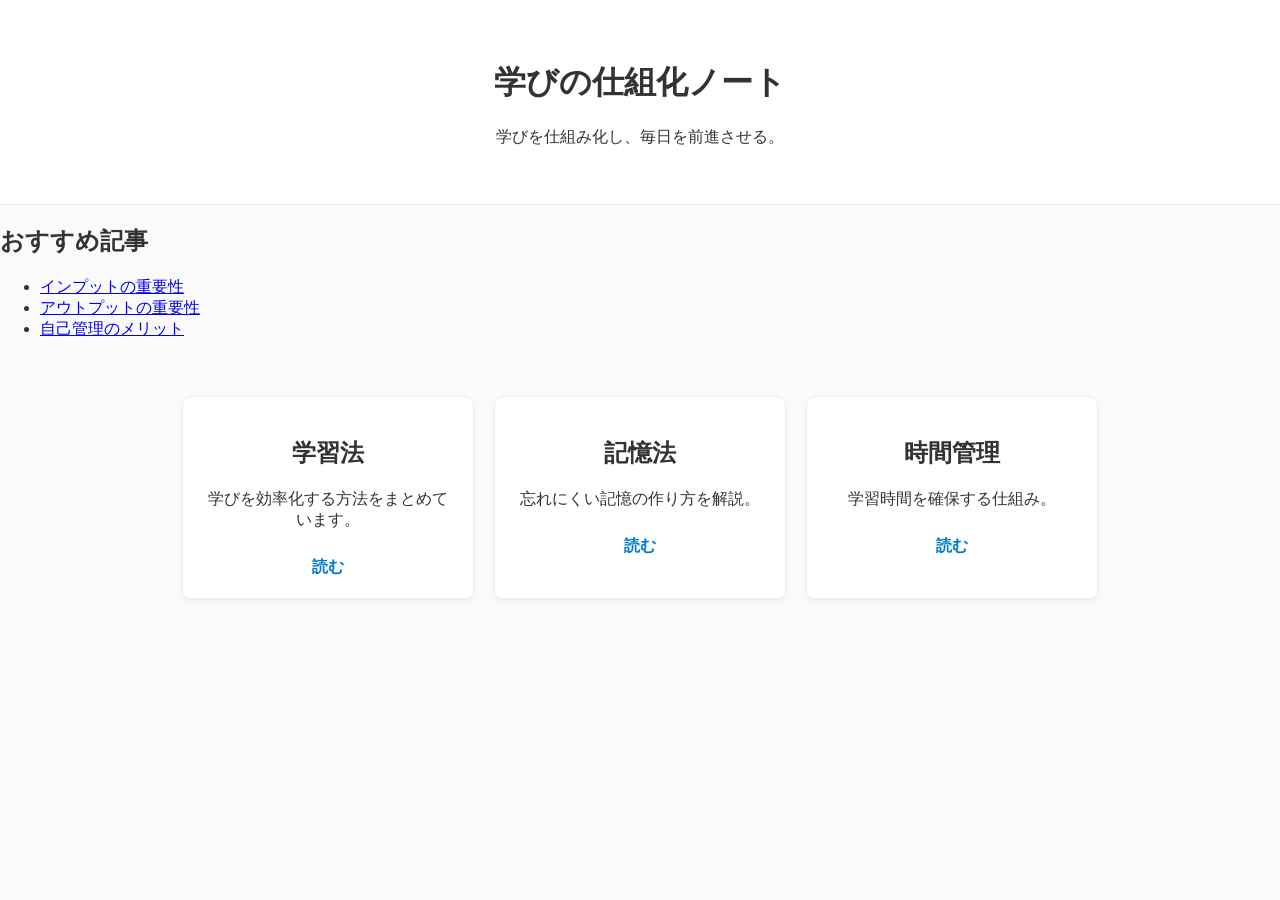
==== index.html @ 108de3b2 "Update index.html" ====
<!DOCTYPE html>
<html lang="ja">
<head>
  <meta charset="UTF-8">
  <title>学びの仕組化ノート</title>
  <meta name="description" content="学びを仕組み化し、毎日を前進させる学習ブログ。">
  <link rel="stylesheet" href="style.css">
</head>
<body>

<header>
  <h1>学びの仕組化ノート</h1>
  <p>学びを仕組み化し、毎日を前進させる。</p>
</header>

<main class="layout">

  <aside class="sidebar">
    <h2>おすすめ記事</h2>
    <ul>
      <li><a href="input.html">インプットの重要性</a></li>
      <li><a href="output.html">アウトプットの重要性</a></li>
      <li><a href="selfmanagement.html">自己管理のメリット</a></li>
    </ul>
  </aside>

  <section class="cards">
    <div class="card">
      <h2>学習法</h2>
      <p>学びを効率化する方法をまとめています。</p>
      <a href="learning.html">読む</a>
    </div>

    <div class="card">
      <h2>記憶法</h2>
      <p>忘れにくい記憶の作り方を解説。</p>
      <a href="memory.html">読む</a>
    </div>

    <div class="card">
      <h2>時間管理</h2>
      <p>学習時間を確保する仕組み。</p>
      <a href="time.html">読む</a>
    </div>
  </section>

</main>
---- style.css ----
body {
  font-family: sans-serif;
  margin: 0;
  padding: 0;
  background: #fafafa;
  color: #333;
}

header {
  text-align: center;
  padding: 40px 20px;
  background: #fff;
  border-bottom: 1px solid #eee;
}

.cards {
  display: flex;
  justify-content: center;
  gap: 20px;
  padding: 40px;
  flex-wrap: wrap;
}

.card {
  background: #fff;
  padding: 20px;
  border: 1px solid #eee;
  border-radius: 8px;
  width: 250px;
  text-align: center;
  transition: 0.3s;
  box-shadow: 0 2px 5px rgba(0,0,0,0.05);
}

.card:hover {
  transform: translateY(-5px);
  box-shadow: 0 5px 15px rgba(0,0,0,0.1);
}

.card a {
  display: inline-block;
  margin-top: 10px;
  color: #007acc;
  text-decoration: none;
  font-weight: bold;
}

@media (max-width: 600px) {
  .cards {
    flex-direction: column;
    align-items: center;
  }
}
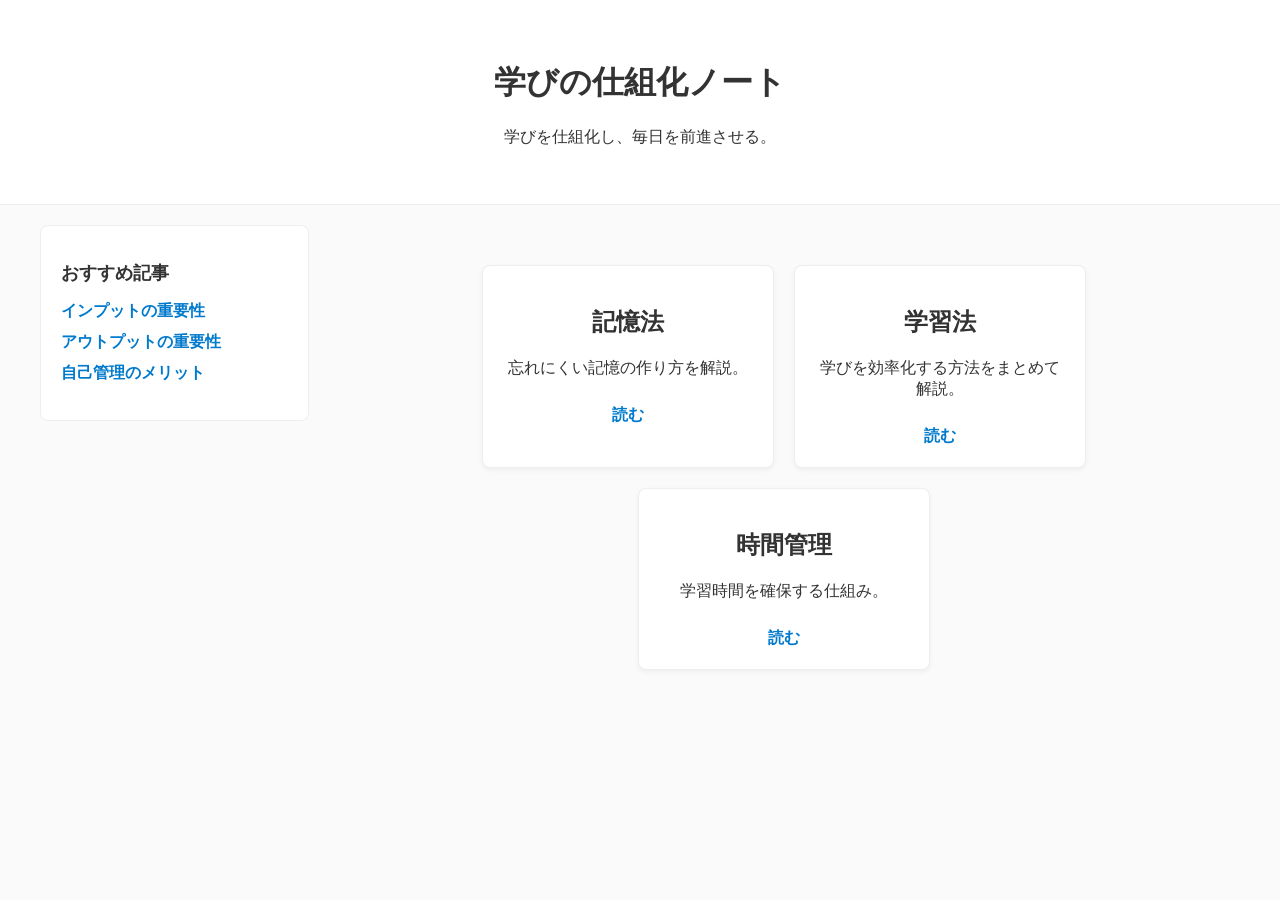
==== commit 48bc2032: "Update index.html" ====
--- a/index.html
+++ b/index.html
@@ -10,7 +10,7 @@
 
 <header>
   <h1>学びの仕組化ノート</h1>
-  <p>学びを仕組み化し、毎日を前進させる。</p>
+  <p>学びを仕組化し、毎日を前進させる。</p>
 </header>
 
 <main class="layout">
@@ -26,15 +26,15 @@
 
   <section class="cards">
     <div class="card">
-      <h2>学習法</h2>
-      <p>学びを効率化する方法をまとめています。</p>
-      <a href="learning.html">読む</a>
+      <h2>記憶法</h2>
+      <p>忘れにくい記憶の作り方を解説。</p>
+      <a href="memory.html">読む</a>
     </div>
 
     <div class="card">
-      <h2>記憶法</h2>
-      <p>忘れにくい記憶の作り方を解説。</p>
-      <a href="memory.html">読む</a>
+      <h2>学習法</h2>
+      <p>学びを効率化する方法をまとめて解説。</p>
+      <a href="learning.html">読む</a>
     </div>
 
     <div class="card">
@@ -45,3 +45,5 @@
   </section>
 
 </main>
+
+</body>
--- a/style.css
+++ b/style.css
@@ -51,3 +51,101 @@
     align-items: center;
   }
 }
+
+/* レイアウト全体 */
+.layout {
+  display: flex;
+  gap: 20px;
+  padding: 20px;
+  max-width: 1200px;
+  margin: auto;
+}
+
+/* サイドバー */
+.sidebar {
+  width: 250px;
+  background: #fff;
+  padding: 20px;
+  border: 1px solid #eee;
+  border-radius: 8px;
+  height: fit-content;
+}
+
+.sidebar h2 {
+  font-size: 18px;
+  margin-bottom: 10px;
+}
+
+.sidebar ul {
+  list-style: none;
+  padding-left: 0;
+}
+
+.sidebar li {
+  margin-bottom: 10px;
+}
+
+.sidebar a {
+  color: #007acc;
+  text-decoration: none;
+  font-weight: bold;
+}
+
+/* スマホ対応 */
+@media (max-width: 800px) {
+  .layout {
+    flex-direction: column;
+  }
+  .sidebar {
+    width: 100%;
+  }
+}
+
+/* レイアウト全体 */
+.layout {
+  display: flex;
+  gap: 20px;
+  padding: 20px;
+  max-width: 1200px;
+  margin: auto;
+}
+
+/* サイドバー */
+.sidebar {
+  width: 250px;
+  background: #fff;
+  padding: 20px;
+  border: 1px solid #eee;
+  border-radius: 8px;
+  height: fit-content;
+}
+
+.sidebar h2 {
+  font-size: 18px;
+  margin-bottom: 10px;
+}
+
+.sidebar ul {
+  list-style: none;
+  padding: 0;
+}
+
+.sidebar li {
+  margin-bottom: 10px;
+}
+
+.sidebar a {
+  color: #007acc;
+  text-decoration: none;
+  font-weight: bold;
+}
+
+/* スマホ対応 */
+@media (max-width: 800px) {
+  .layout {
+    flex-direction: column;
+  }
+  .sidebar {
+    width: 100%;
+  }
+}
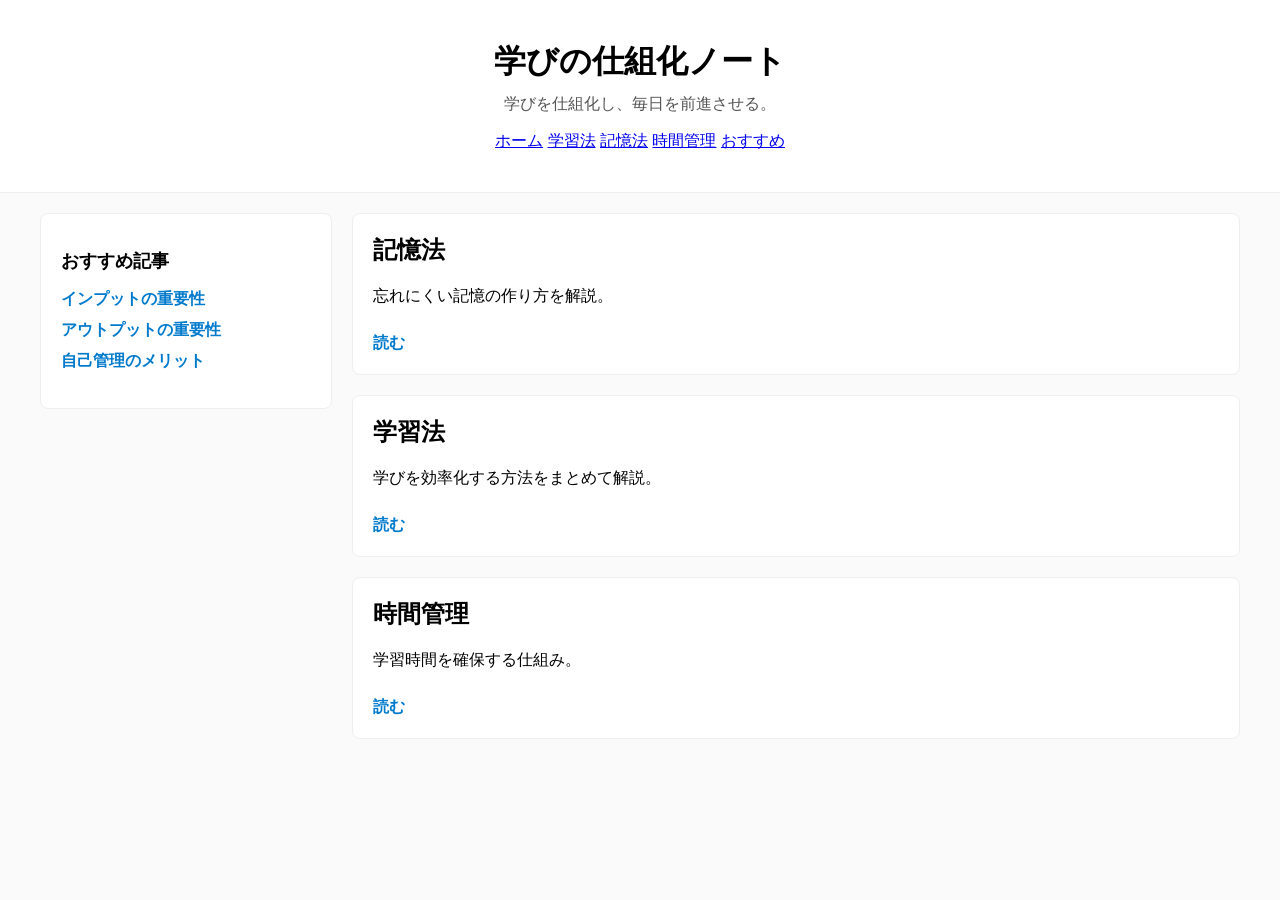
==== commit 712adbf1: "Update index.html" ====
--- a/index.html
+++ b/index.html
@@ -3,18 +3,31 @@
 <head>
   <meta charset="UTF-8">
   <title>学びの仕組化ノート</title>
-  <meta name="description" content="学びを仕組み化し、毎日を前進させる学習ブログ。">
   <link rel="stylesheet" href="style.css">
 </head>
+
 <body>
 
-<header>
-  <h1>学びの仕組化ノート</h1>
-  <p>学びを仕組化し、毎日を前進させる。</p>
+<header class="site-header">
+  <div class="header-inner">
+    <div class="logo-area">
+      <h1>学びの仕組化ノート</h1>
+      <p>学びを仕組化し、毎日を前進させる。</p>
+    </div>
+
+    <nav class="nav">
+      <a href="index.html">ホーム</a>
+      <a href="learning.html">学習法</a>
+      <a href="memory.html">記憶法</a>
+      <a href="time.html">時間管理</a>
+      <a href="input.html">おすすめ</a>
+    </nav>
+  </div>
 </header>
 
 <main class="layout">
 
+  <!-- サイドバー -->
   <aside class="sidebar">
     <h2>おすすめ記事</h2>
     <ul>
@@ -24,7 +37,9 @@
     </ul>
   </aside>
 
+  <!-- カード一覧 -->
   <section class="cards">
+
     <div class="card">
       <h2>記憶法</h2>
       <p>忘れにくい記憶の作り方を解説。</p>
@@ -42,8 +57,10 @@
       <p>学習時間を確保する仕組み。</p>
       <a href="time.html">読む</a>
     </div>
+
   </section>
 
 </main>
 
 </body>
+</html>
--- a/style.css
+++ b/style.css
@@ -3,7 +3,6 @@
   margin: 0;
   padding: 0;
   background: #fafafa;
-  color: #333;
 }
 
 header {
@@ -13,46 +12,16 @@
   border-bottom: 1px solid #eee;
 }
 
-.cards {
-  display: flex;
-  justify-content: center;
-  gap: 20px;
-  padding: 40px;
-  flex-wrap: wrap;
+header h1 {
+  margin: 0;
+  font-size: 32px;
 }
 
-.card {
-  background: #fff;
-  padding: 20px;
-  border: 1px solid #eee;
-  border-radius: 8px;
-  width: 250px;
-  text-align: center;
-  transition: 0.3s;
-  box-shadow: 0 2px 5px rgba(0,0,0,0.05);
+header p {
+  margin-top: 10px;
+  color: #555;
 }
 
-.card:hover {
-  transform: translateY(-5px);
-  box-shadow: 0 5px 15px rgba(0,0,0,0.1);
-}
-
-.card a {
-  display: inline-block;
-  margin-top: 10px;
-  color: #007acc;
-  text-decoration: none;
-  font-weight: bold;
-}
-
-@media (max-width: 600px) {
-  .cards {
-    flex-direction: column;
-    align-items: center;
-  }
-}
-
-/* レイアウト全体 */
 .layout {
   display: flex;
   gap: 20px;
@@ -61,7 +30,6 @@
   margin: auto;
 }
 
-/* サイドバー */
 .sidebar {
   width: 250px;
   background: #fff;
@@ -91,7 +59,32 @@
   font-weight: bold;
 }
 
-/* スマホ対応 */
+.cards {
+  flex: 1;
+  display: flex;
+  flex-direction: column;
+  gap: 20px;
+}
+
+.card {
+  background: #fff;
+  padding: 20px;
+  border-radius: 8px;
+  border: 1px solid #eee;
+}
+
+.card h2 {
+  margin-top: 0;
+}
+
+.card a {
+  display: inline-block;
+  margin-top: 10px;
+  color: #007acc;
+  font-weight: bold;
+  text-decoration: none;
+}
+
 @media (max-width: 800px) {
   .layout {
     flex-direction: column;
@@ -100,52 +93,3 @@
     width: 100%;
   }
 }
-
-/* レイアウト全体 */
-.layout {
-  display: flex;
-  gap: 20px;
-  padding: 20px;
-  max-width: 1200px;
-  margin: auto;
-}
-
-/* サイドバー */
-.sidebar {
-  width: 250px;
-  background: #fff;
-  padding: 20px;
-  border: 1px solid #eee;
-  border-radius: 8px;
-  height: fit-content;
-}
-
-.sidebar h2 {
-  font-size: 18px;
-  margin-bottom: 10px;
-}
-
-.sidebar ul {
-  list-style: none;
-  padding: 0;
-}
-
-.sidebar li {
-  margin-bottom: 10px;
-}
-
-.sidebar a {
-  color: #007acc;
-  text-decoration: none;
-  font-weight: bold;
-}
-
-/* スマホ対応 */
-@media (max-width: 800px) {
-  .layout {
-    flex-direction: column;
-  }
-  .sidebar {
-    width: 100%;
-  }
-}
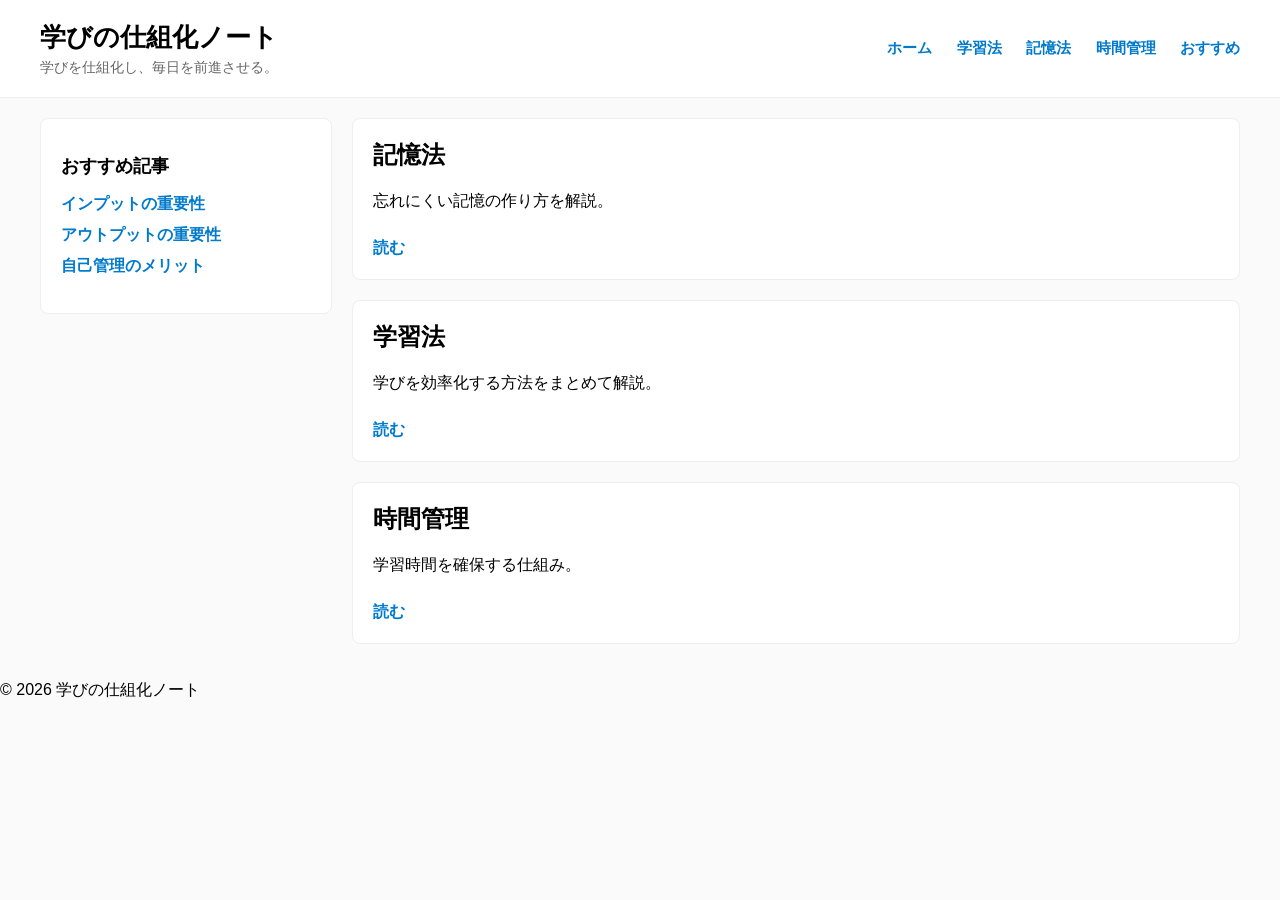
==== commit cf2f6f86: "Update index.html" ====
--- a/index.html
+++ b/index.html
@@ -4,6 +4,7 @@
   <meta charset="UTF-8">
   <title>学びの仕組化ノート</title>
   <link rel="stylesheet" href="style.css">
+  <link href="https://fonts.googleapis.com/css2?family=Noto+Sans+JP:wght@400;700&display=swap" rel="stylesheet">
 </head>
 
 <body>
@@ -62,5 +63,9 @@
 
 </main>
 
+<footer class="footer">
+  <p>© 2026 学びの仕組化ノート</p>
+</footer>
+
 </body>
 </html>
--- a/style.css
+++ b/style.css
@@ -93,3 +93,63 @@
     width: 100%;
   }
 }
+
+/* ヘッダー全体 */
+.site-header {
+  background: #ffffff;
+  border-bottom: 1px solid #eee;
+  padding: 20px 0;
+}
+
+.header-inner {
+  max-width: 1200px;
+  margin: auto;
+  padding: 0 20px;
+  display: flex;
+  justify-content: space-between;
+  align-items: center;
+}
+
+/* ロゴ部分 */
+.logo-area h1 {
+  margin: 0;
+  font-size: 26px;
+  font-weight: 700;
+}
+
+.logo-area p {
+  margin: 4px 0 0;
+  color: #666;
+  font-size: 14px;
+}
+
+/* ナビゲーション */
+.nav a {
+  margin-left: 20px;
+  text-decoration: none;
+  color: #007acc;
+  font-weight: bold;
+  font-size: 15px;
+  transition: color 0.2s ease;
+}
+
+.nav a:hover {
+  color: #005a99;
+}
+
+/* スマホ対応 */
+@media (max-width: 800px) {
+  .header-inner {
+    flex-direction: column;
+    align-items: flex-start;
+  }
+
+  .nav {
+    margin-top: 15px;
+  }
+
+  .nav a {
+    margin-left: 0;
+    margin-right: 15px;
+  }
+}
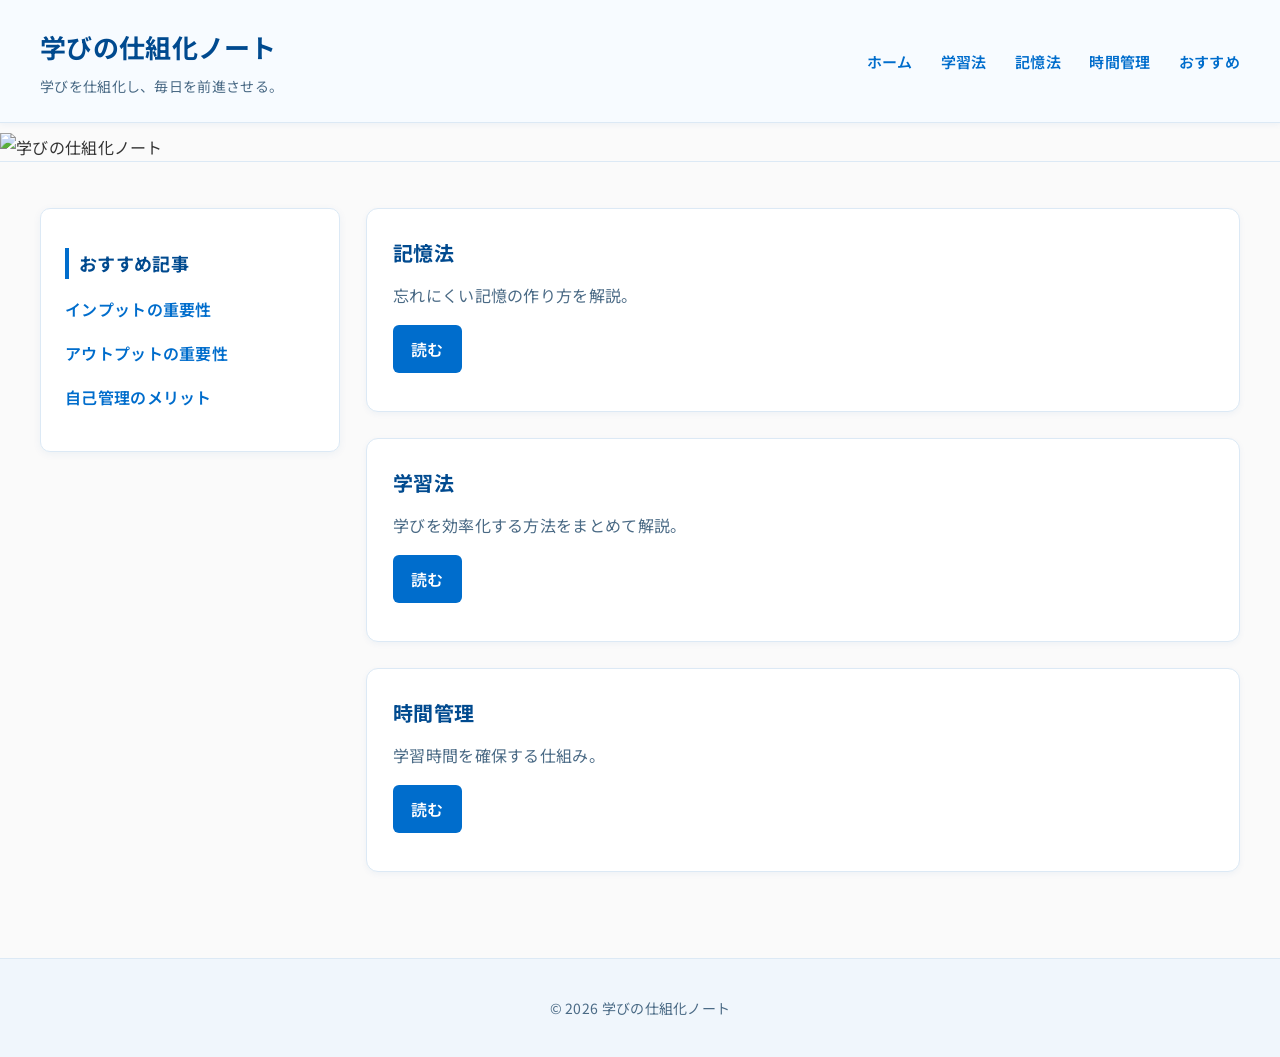
==== commit 0ee410a1: "Update index.html" ====
--- a/index.html
+++ b/index.html
@@ -26,6 +26,10 @@
   </div>
 </header>
 
+  <div class="hero">
+  <img src="hero.jpg" alt="学びの仕組化ノート">
+</div>
+  
 <main class="layout">
 
   <!-- サイドバー -->
--- a/style.css
+++ b/style.css
@@ -1,155 +1,287 @@
+/* =========================
+   全体設定（フォント最適化）
+   ========================= */
 body {
-  font-family: sans-serif;
+  font-family: 'Noto Sans JP', sans-serif;
   margin: 0;
   padding: 0;
   background: #fafafa;
-}
-
-header {
-  text-align: center;
-  padding: 40px 20px;
-  background: #fff;
-  border-bottom: 1px solid #eee;
-}
-
-header h1 {
+  color: #333;
+  line-height: 1.75;
+  letter-spacing: 0.3px;
+  font-size: 16px;
+}
+
+/* 見出し階層 */
+h1 { font-size: 28px; font-weight: 700; margin-bottom: 10px; }
+h2 { font-size: 22px; font-weight: 700; margin-bottom: 8px; }
+h3 { font-size: 18px; font-weight: 600; margin-bottom: 6px; }
+
+/* =========================
+   ヘッダー（ブルー系強化版）
+   ========================= */
+.site-header {
+  background: #f7fbff;
+  border-bottom: 1px solid #dce9f5;
+  padding: 24px 0;
+  box-shadow: 0 2px 6px rgba(0, 80, 160, 0.05);
+  margin-bottom: 10px;
+}
+
+.header-inner {
+  max-width: 1200px;
+  margin: auto;
+  padding: 0 24px;
+  display: flex;
+  justify-content: space-between;
+  align-items: center;
+}
+
+.logo-area h1 {
   margin: 0;
-  font-size: 32px;
-}
-
-header p {
-  margin-top: 10px;
-  color: #555;
-}
-
+  font-size: 26px;
+  font-weight: 700;
+  color: #004a8f;
+}
+
+.logo-area p {
+  margin: 4px 0 0;
+  color: #4a6a85;
+  font-size: 14px;
+}
+
+/* ナビゲーション */
+.nav a {
+  margin-left: 24px;
+  text-decoration: none;
+  color: #006dcc;
+  font-weight: 600;
+  font-size: 15px;
+  position: relative;
+  padding-bottom: 4px;
+  transition: color 0.2s ease;
+}
+
+.nav a::after {
+  content: "";
+  position: absolute;
+  left: 0;
+  bottom: 0;
+  width: 0%;
+  height: 2px;
+  background: #006dcc;
+  transition: width 0.25s ease;
+}
+
+.nav a:hover {
+  color: #004a99;
+}
+
+.nav a:hover::after {
+  width: 100%;
+}
+
+/* =========================
+   アイキャッチ画像（追加）
+   ========================= */
+.hero img {
+  width: 100%;
+  height: auto;
+  display: block;
+  border-bottom: 1px solid #dce9f5;
+  margin-bottom: 20px;
+  border-radius: 0;
+}
+
+/* =========================
+   レイアウト（サイドバー + カード）
+   ========================= */
 .layout {
   display: flex;
-  gap: 20px;
-  padding: 20px;
+  gap: 26px;
+  padding: 26px;
   max-width: 1200px;
   margin: auto;
 }
 
+/* =========================
+   サイドバー（ブルー系強化版）
+   ========================= */
 .sidebar {
   width: 250px;
-  background: #fff;
-  padding: 20px;
-  border: 1px solid #eee;
-  border-radius: 8px;
+  background: #ffffff;
+  padding: 24px;
+  border: 1px solid #dce9f5;
+  border-radius: 10px;
   height: fit-content;
+  position: sticky;
+  top: 24px;
+  box-shadow: 0 2px 8px rgba(0, 80, 160, 0.06);
 }
 
 .sidebar h2 {
   font-size: 18px;
-  margin-bottom: 10px;
+  margin-bottom: 16px;
+  color: #004a8f;
+  font-weight: 700;
+  border-left: 4px solid #006dcc;
+  padding-left: 10px;
 }
 
 .sidebar ul {
   list-style: none;
   padding-left: 0;
+  margin: 0;
 }
 
 .sidebar li {
-  margin-bottom: 10px;
+  margin-bottom: 16px;
 }
 
 .sidebar a {
-  color: #007acc;
+  color: #006dcc;
   text-decoration: none;
-  font-weight: bold;
-}
-
+  font-weight: 600;
+  transition: color 0.2s ease, padding-left 0.2s ease;
+}
+
+.sidebar a:hover {
+  color: #004a99;
+  padding-left: 4px;
+}
+
+/* =========================
+   カード一覧（最終調整版）
+   ========================= */
 .cards {
   flex: 1;
   display: flex;
   flex-direction: column;
-  gap: 20px;
+  gap: 26px;
 }
 
 .card {
-  background: #fff;
-  padding: 20px;
-  border-radius: 8px;
-  border: 1px solid #eee;
+  background: #ffffff;
+  padding: 26px;
+  border-radius: 12px;
+  border: 1px solid #dce9f5;
+  box-shadow: 0 2px 6px rgba(0, 80, 160, 0.05);
+  transition: transform 0.25s ease, box-shadow 0.25s ease;
+  min-height: 150px;
+}
+
+.card:hover {
+  transform: translateY(-6px);
+  box-shadow: 0 6px 16px rgba(0, 80, 160, 0.12);
 }
 
 .card h2 {
   margin-top: 0;
+  margin-bottom: 12px;
+  color: #004a8f;
+  font-size: 20px;
+  font-weight: 700;
+}
+
+.card p {
+  margin: 0 0 16px;
+  color: #4a6a85;
+  line-height: 1.7;
 }
 
 .card a {
   display: inline-block;
-  margin-top: 10px;
-  color: #007acc;
-  font-weight: bold;
+  padding: 10px 18px;
+  background: #006dcc;
+  color: #ffffff;
+  border-radius: 6px;
+  font-weight: 600;
   text-decoration: none;
-}
-
+  transition: background 0.2s ease, transform 0.2s ease;
+}
+
+.card a:hover {
+  background: #004a99;
+  transform: translateY(-2px);
+}
+
+/* =========================
+   フッター（強化版）
+   ========================= */
+.footer {
+  background: #f0f6fc;
+  border-top: 1px solid #dce9f5;
+  padding: 32px 20px;
+  margin-top: 60px;
+  text-align: center;
+  color: #4a6a85;
+  font-size: 14px;
+  line-height: 1.6;
+}
+
+.footer p {
+  margin: 6px 0;
+}
+
+/* =========================
+   スマホ最適化（強化版）
+   ========================= */
 @media (max-width: 800px) {
-  .layout {
-    flex-direction: column;
-  }
-  .sidebar {
-    width: 100%;
-  }
-}
-
-/* ヘッダー全体 */
-.site-header {
-  background: #ffffff;
-  border-bottom: 1px solid #eee;
-  padding: 20px 0;
-}
-
-.header-inner {
-  max-width: 1200px;
-  margin: auto;
-  padding: 0 20px;
-  display: flex;
-  justify-content: space-between;
-  align-items: center;
-}
-
-/* ロゴ部分 */
-.logo-area h1 {
-  margin: 0;
-  font-size: 26px;
-  font-weight: 700;
-}
-
-.logo-area p {
-  margin: 4px 0 0;
-  color: #666;
-  font-size: 14px;
-}
-
-/* ナビゲーション */
-.nav a {
-  margin-left: 20px;
-  text-decoration: none;
-  color: #007acc;
-  font-weight: bold;
-  font-size: 15px;
-  transition: color 0.2s ease;
-}
-
-.nav a:hover {
-  color: #005a99;
-}
-
-/* スマホ対応 */
-@media (max-width: 800px) {
+
+  body {
+    font-size: 15px;
+    line-height: 1.7;
+  }
+
   .header-inner {
     flex-direction: column;
     align-items: flex-start;
+    gap: 10px;
   }
 
   .nav {
-    margin-top: 15px;
+    display: flex;
+    flex-wrap: wrap;
+    gap: 12px;
   }
 
   .nav a {
-    margin-left: 0;
-    margin-right: 15px;
-  }
-}
+    margin: 0;
+    font-size: 14px;
+    padding-bottom: 2px;
+  }
+
+  .hero img {
+    margin-bottom: 16px;
+  }
+
+  .layout {
+    flex-direction: column;
+    padding: 20px;
+  }
+
+  .sidebar {
+    width: 100%;
+    position: static;
+    margin-bottom: 20px;
+  }
+
+  .card {
+    min-height: auto;
+    padding: 22px;
+  }
+
+  .card h2 {
+    font-size: 18px;
+  }
+
+  .card a {
+    padding: 8px 14px;
+    font-size: 14px;
+  }
+
+  .footer {
+    padding: 26px 16px;
+    font-size: 13px;
+  }
+}
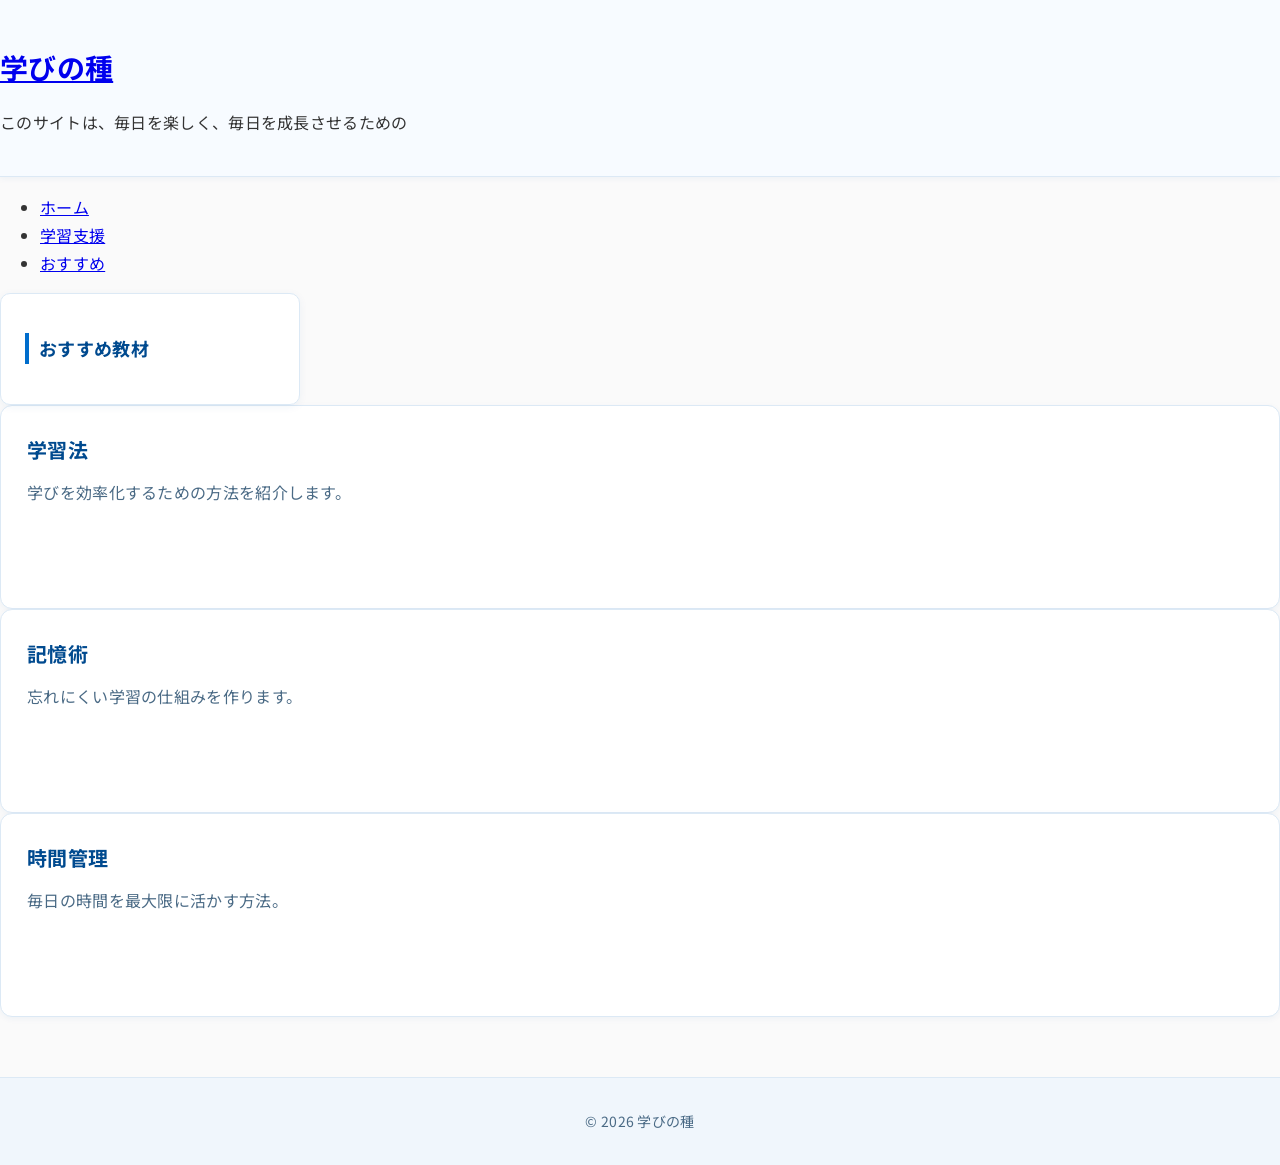
==== commit 0ac12886: "Update index.html" ====
--- a/index.html
+++ b/index.html
@@ -2,74 +2,65 @@
 <html lang="ja">
 <head>
   <meta charset="UTF-8">
-  <title>学びの仕組化ノート</title>
+  <meta name="viewport" content="width=device-width, initial-scale=1.0">
   <link rel="stylesheet" href="style.css">
-  <link href="https://fonts.googleapis.com/css2?family=Noto+Sans+JP:wght@400;700&display=swap" rel="stylesheet">
+  <link href="https://fonts.googleapis.com/css2?family=Noto+Sans+JP&display=swap" rel="stylesheet">
+  <title>学びの種</title>
 </head>
 
 <body>
 
-<header class="site-header">
-  <div class="header-inner">
-    <div class="logo-area">
-      <h1>学びの仕組化ノート</h1>
-      <p>学びを仕組化し、毎日を前進させる。</p>
+  <!-- ヘッダー -->
+  <header class="site-header">
+    <div class="site-header-inner">
+      <h1><a href="index.html">学びの種</a></h1>
+      <p>このサイトは、毎日を楽しく、毎日を成長させるための</p>
+    </div>
+  </header>
+
+  <!-- ナビゲーション -->
+  <nav class="main-nav">
+    <ul>
+      <li><a href="index.html">ホーム</a></li>
+      <li><a href="about.html">学習支援</a></li>
+      <li><a href="input.html">おすすめ</a></li>
+    </ul>
+  </nav>
+
+  <!-- メイン -->
+  <main class="main">
+
+    <!-- ★ ここに後で hero 画像を入れる（今は空） -->
+
+    <!-- サイドバー -->
+    <div class="sidebar">
+      <h2>おすすめ教材</h2>
     </div>
 
-    <nav class="nav">
-      <a href="index.html">ホーム</a>
-      <a href="learning.html">学習法</a>
-      <a href="memory.html">記憶法</a>
-      <a href="time.html">時間管理</a>
-      <a href="input.html">おすすめ</a>
-    </nav>
-  </div>
-</header>
+    <!-- カード一覧 -->
+    <div class="content-area">
+      <div class="card">
+        <h2>学習法</h2>
+        <p>学びを効率化するための方法を紹介します。</p>
+      </div>
 
-  <div class="hero">
-  <img src="hero.jpg" alt="学びの仕組化ノート">
-</div>
-  
-<main class="layout">
+      <div class="card">
+        <h2>記憶術</h2>
+        <p>忘れにくい学習の仕組みを作ります。</p>
+      </div>
 
-  <!-- サイドバー -->
-  <aside class="sidebar">
-    <h2>おすすめ記事</h2>
-    <ul>
-      <li><a href="input.html">インプットの重要性</a></li>
-      <li><a href="output.html">アウトプットの重要性</a></li>
-      <li><a href="selfmanagement.html">自己管理のメリット</a></li>
-    </ul>
-  </aside>
-
-  <!-- カード一覧 -->
-  <section class="cards">
-
-    <div class="card">
-      <h2>記憶法</h2>
-      <p>忘れにくい記憶の作り方を解説。</p>
-      <a href="memory.html">読む</a>
+      <div class="card">
+        <h2>時間管理</h2>
+        <p>毎日の時間を最大限に活かす方法。</p>
+      </div>
     </div>
 
-    <div class="card">
-      <h2>学習法</h2>
-      <p>学びを効率化する方法をまとめて解説。</p>
-      <a href="learning.html">読む</a>
-    </div>
+  </main>
 
-    <div class="card">
-      <h2>時間管理</h2>
-      <p>学習時間を確保する仕組み。</p>
-      <a href="time.html">読む</a>
-    </div>
-
-  </section>
-
-</main>
-
-<footer class="footer">
-  <p>© 2026 学びの仕組化ノート</p>
-</footer>
+  <!-- フッター -->
+  <footer class="footer">
+    © 2026 学びの種
+  </footer>
 
 </body>
 </html>
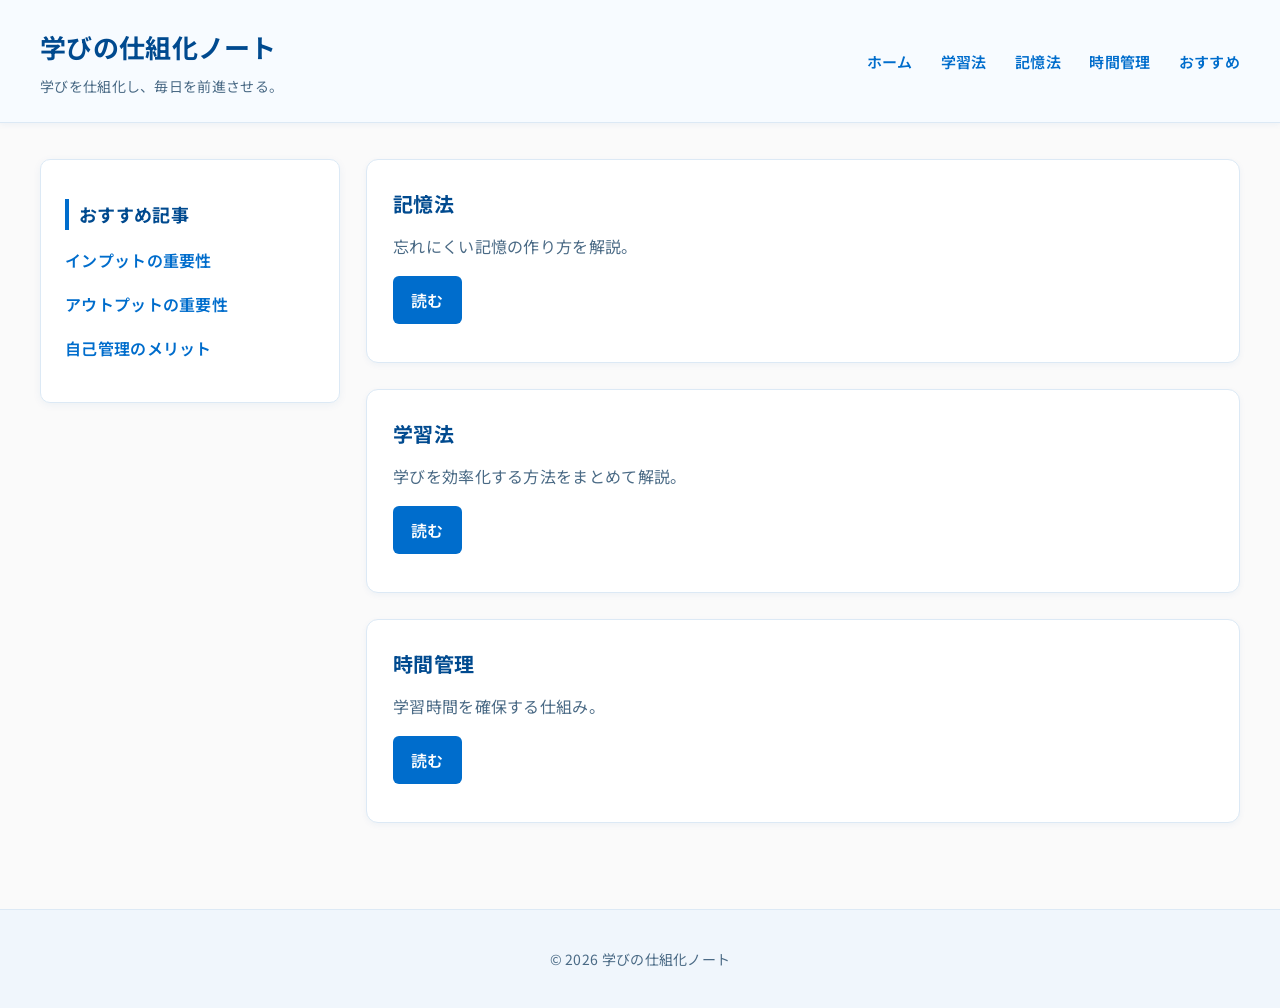
==== commit 29394fdd: "Update index.html" ====
--- a/index.html
+++ b/index.html
@@ -2,65 +2,70 @@
 <html lang="ja">
 <head>
   <meta charset="UTF-8">
-  <meta name="viewport" content="width=device-width, initial-scale=1.0">
+  <title>学びの仕組化ノート</title>
   <link rel="stylesheet" href="style.css">
-  <link href="https://fonts.googleapis.com/css2?family=Noto+Sans+JP&display=swap" rel="stylesheet">
-  <title>学びの種</title>
+  <link href="https://fonts.googleapis.com/css2?family=Noto+Sans+JP:wght@400;700&display=swap" rel="stylesheet">
 </head>
 
 <body>
 
-  <!-- ヘッダー -->
-  <header class="site-header">
-    <div class="site-header-inner">
-      <h1><a href="index.html">学びの種</a></h1>
-      <p>このサイトは、毎日を楽しく、毎日を成長させるための</p>
-    </div>
-  </header>
-
-  <!-- ナビゲーション -->
-  <nav class="main-nav">
-    <ul>
-      <li><a href="index.html">ホーム</a></li>
-      <li><a href="about.html">学習支援</a></li>
-      <li><a href="input.html">おすすめ</a></li>
-    </ul>
-  </nav>
-
-  <!-- メイン -->
-  <main class="main">
-
-    <!-- ★ ここに後で hero 画像を入れる（今は空） -->
-
-    <!-- サイドバー -->
-    <div class="sidebar">
-      <h2>おすすめ教材</h2>
+<header class="site-header">
+  <div class="header-inner">
+    <div class="logo-area">
+      <h1>学びの仕組化ノート</h1>
+      <p>学びを仕組化し、毎日を前進させる。</p>
     </div>
 
-    <!-- カード一覧 -->
-    <div class="content-area">
-      <div class="card">
-        <h2>学習法</h2>
-        <p>学びを効率化するための方法を紹介します。</p>
-      </div>
+    <nav class="nav">
+      <a href="index.html">ホーム</a>
+      <a href="learning.html">学習法</a>
+      <a href="memory.html">記憶法</a>
+      <a href="time.html">時間管理</a>
+      <a href="input.html">おすすめ</a>
+    </nav>
+  </div>
+</header>
 
-      <div class="card">
-        <h2>記憶術</h2>
-        <p>忘れにくい学習の仕組みを作ります。</p>
-      </div>
+<main class="layout">
 
-      <div class="card">
-        <h2>時間管理</h2>
-        <p>毎日の時間を最大限に活かす方法。</p>
-      </div>
+  <!-- サイドバー -->
+  <aside class="sidebar">
+    <h2>おすすめ記事</h2>
+    <ul>
+      <li><a href="input.html">インプットの重要性</a></li>
+      <li><a href="output.html">アウトプットの重要性</a></li>
+      <li><a href="selfmanagement.html">自己管理のメリット</a></li>
+    </ul>
+  </aside>
+
+  <!-- カード一覧 -->
+  <section class="cards">
+
+    <div class="card">
+      <h2>記憶法</h2>
+      <p>忘れにくい記憶の作り方を解説。</p>
+      <a href="memory.html">読む</a>
     </div>
 
-  </main>
+    <div class="card">
+      <h2>学習法</h2>
+      <p>学びを効率化する方法をまとめて解説。</p>
+      <a href="learning.html">読む</a>
+    </div>
 
-  <!-- フッター -->
-  <footer class="footer">
-    © 2026 学びの種
-  </footer>
+    <div class="card">
+      <h2>時間管理</h2>
+      <p>学習時間を確保する仕組み。</p>
+      <a href="time.html">読む</a>
+    </div>
+
+  </section>
+
+</main>
+
+<footer class="footer">
+  <p>© 2026 学びの仕組化ノート</p>
+</footer>
 
 </body>
 </html>
